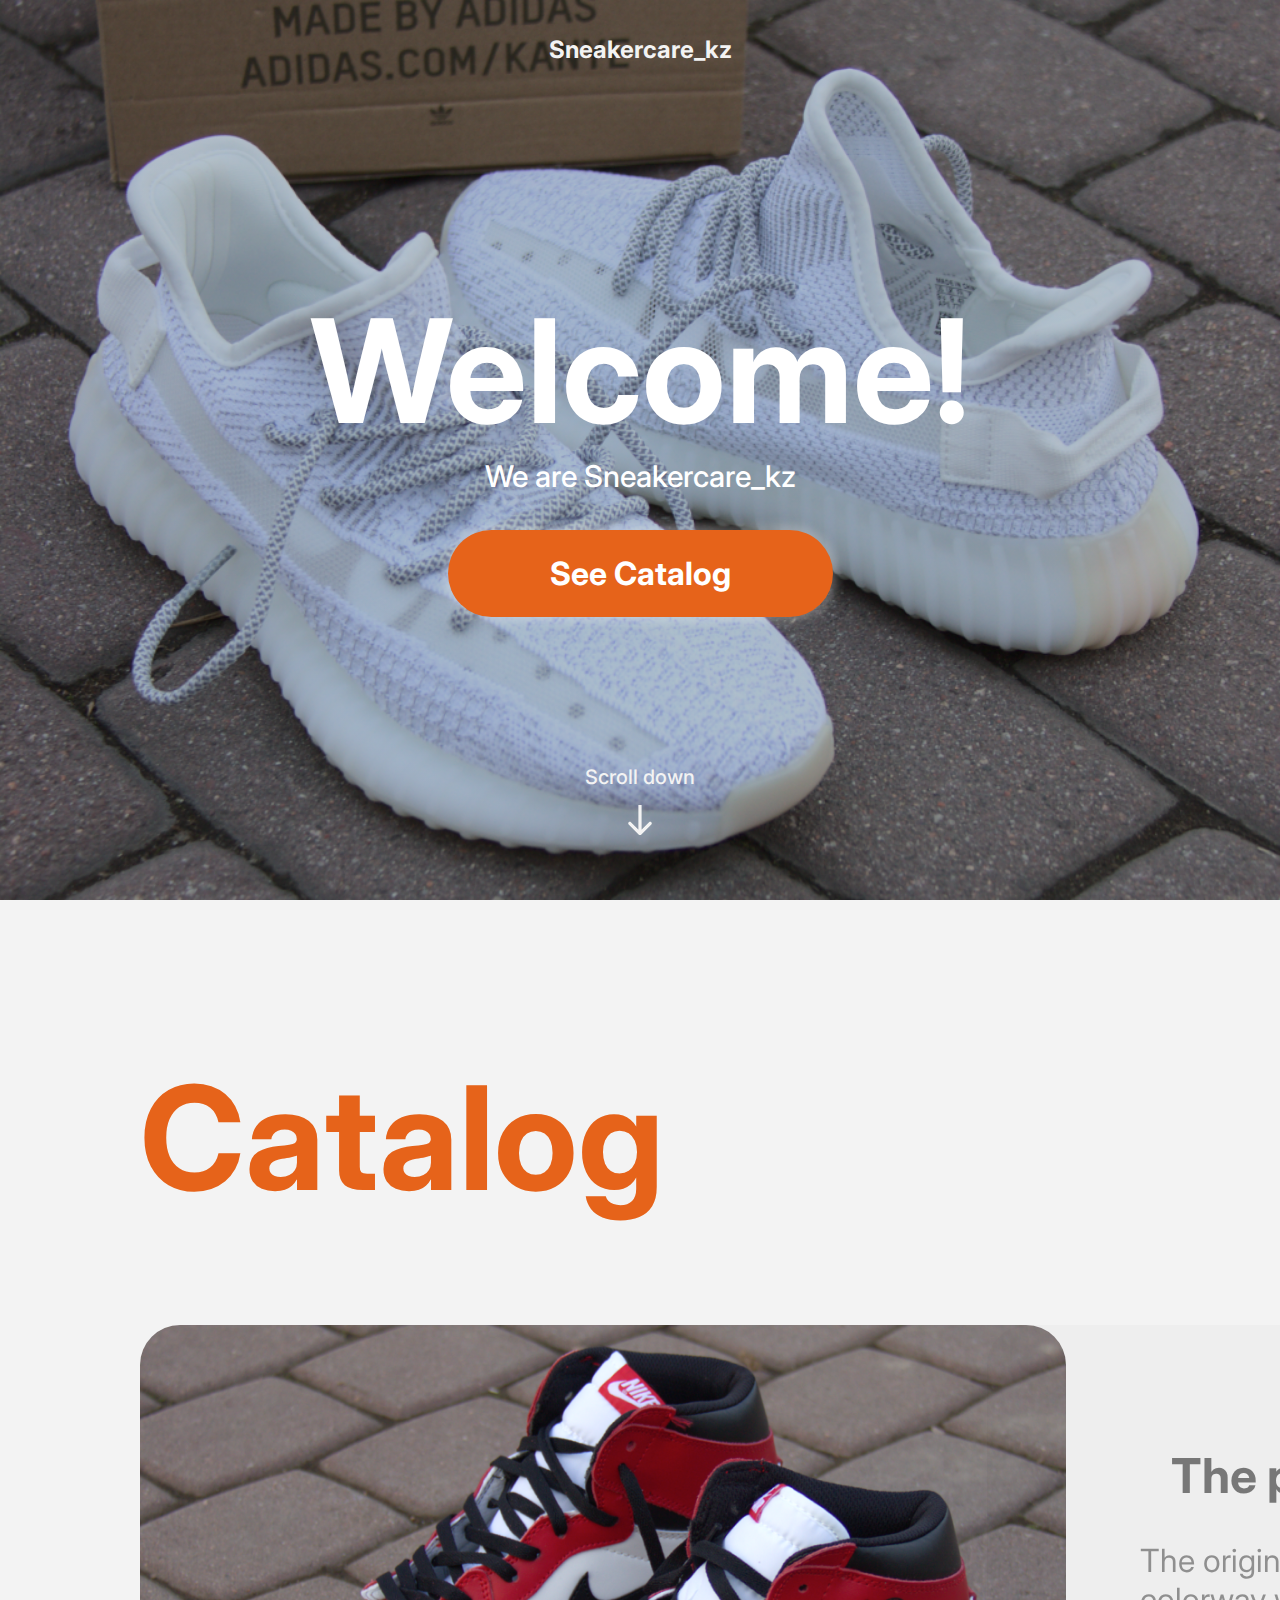
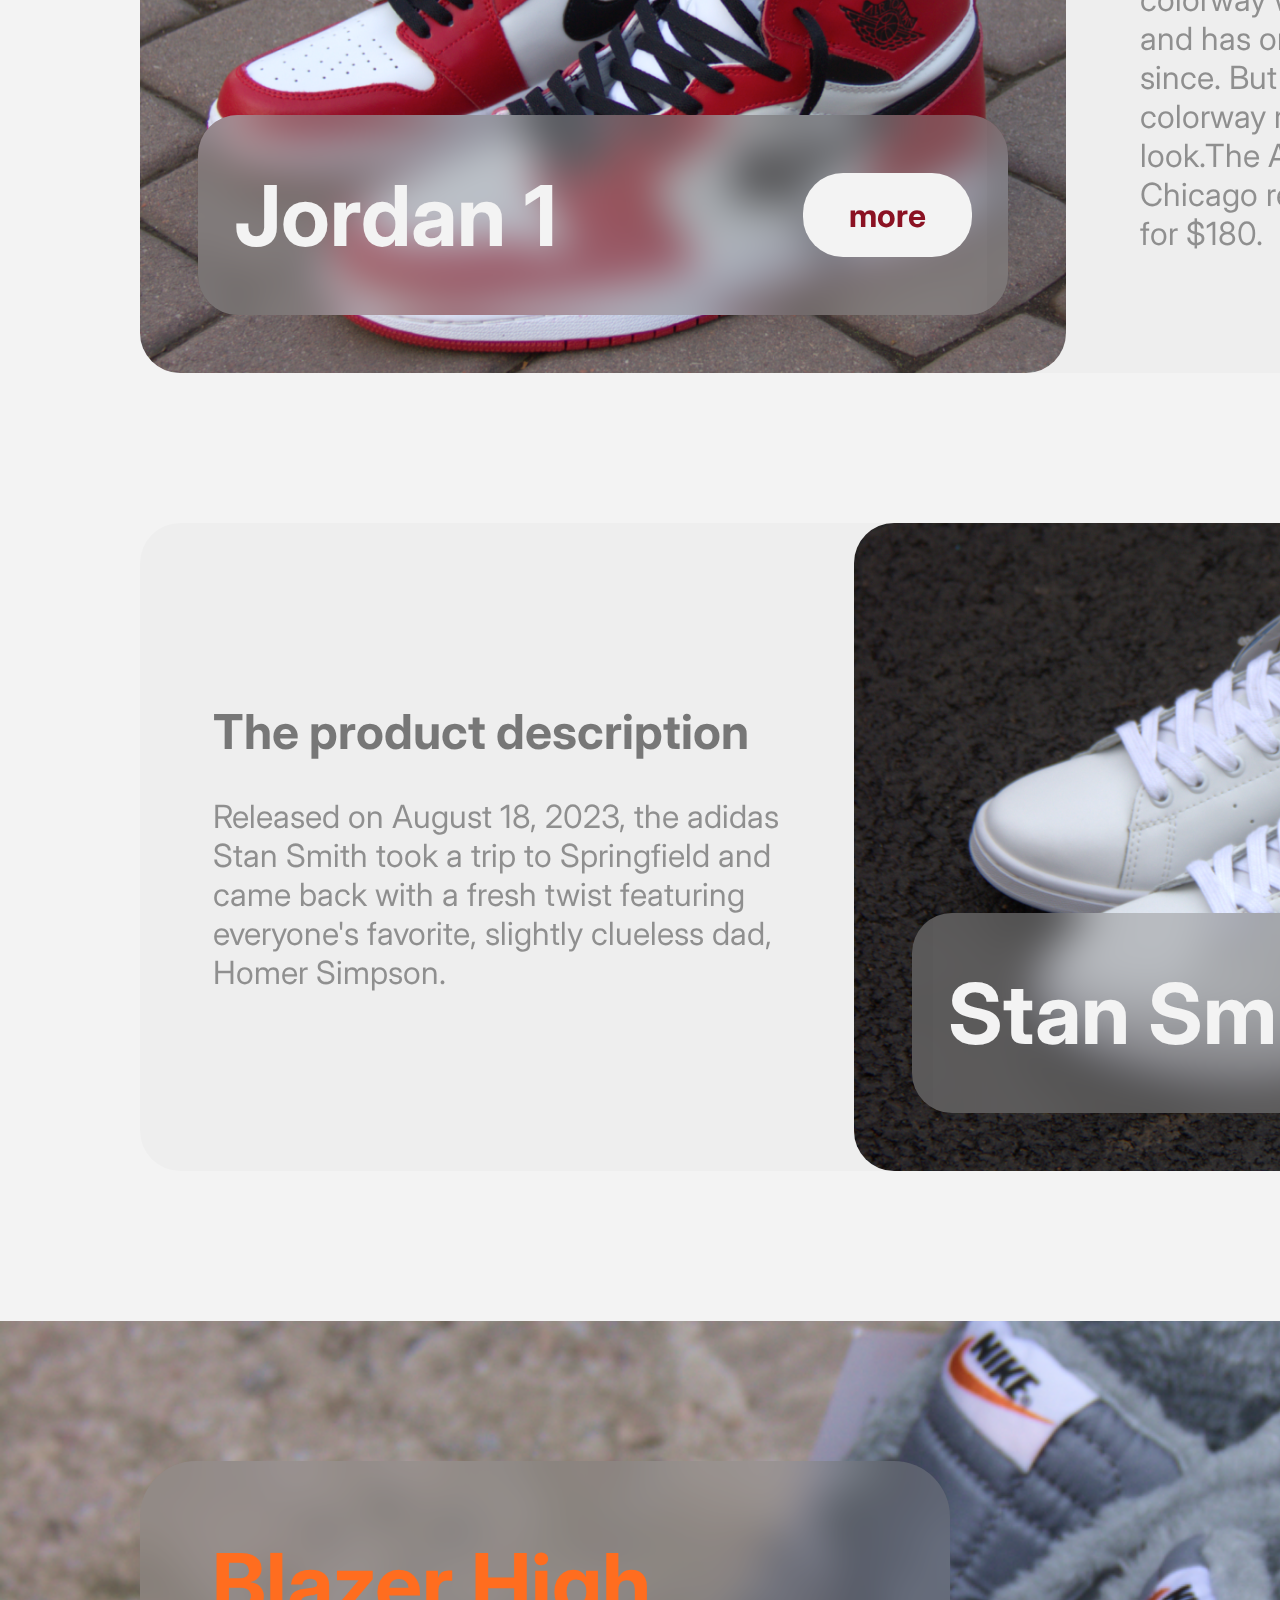
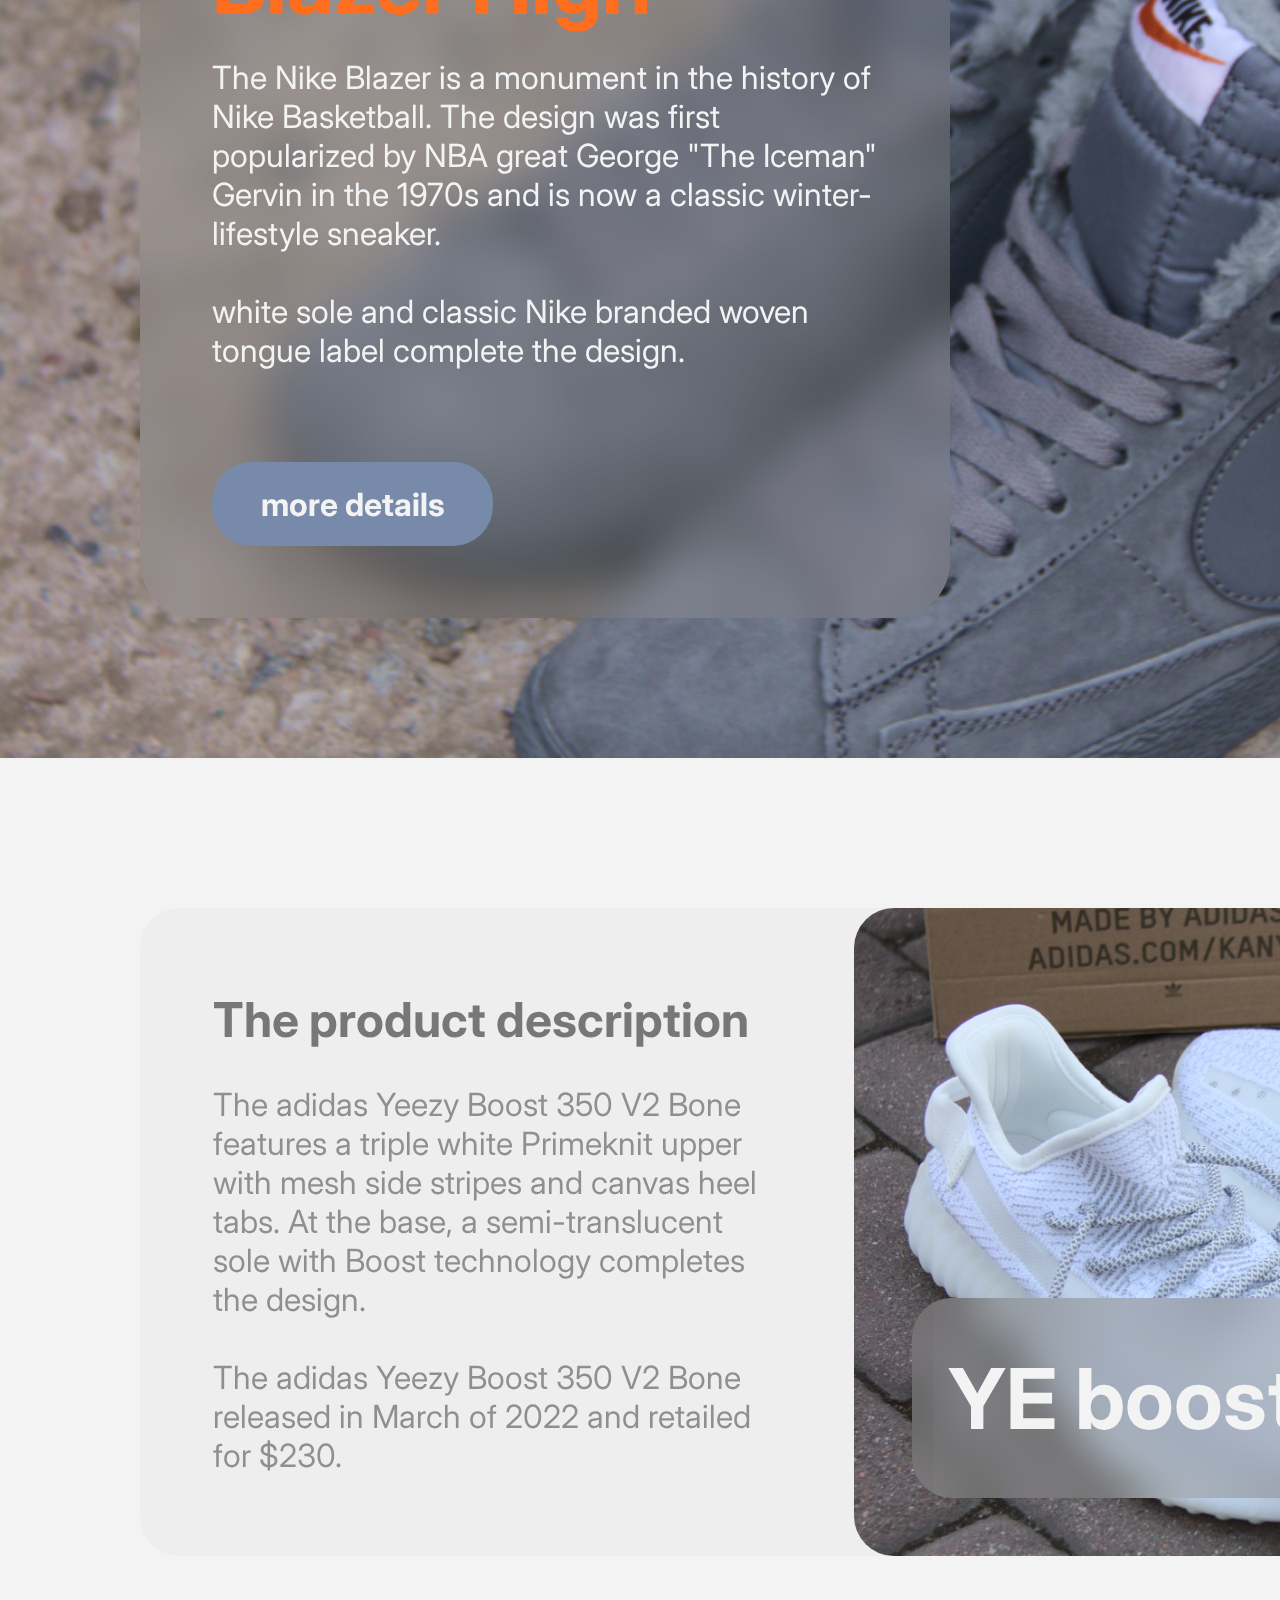
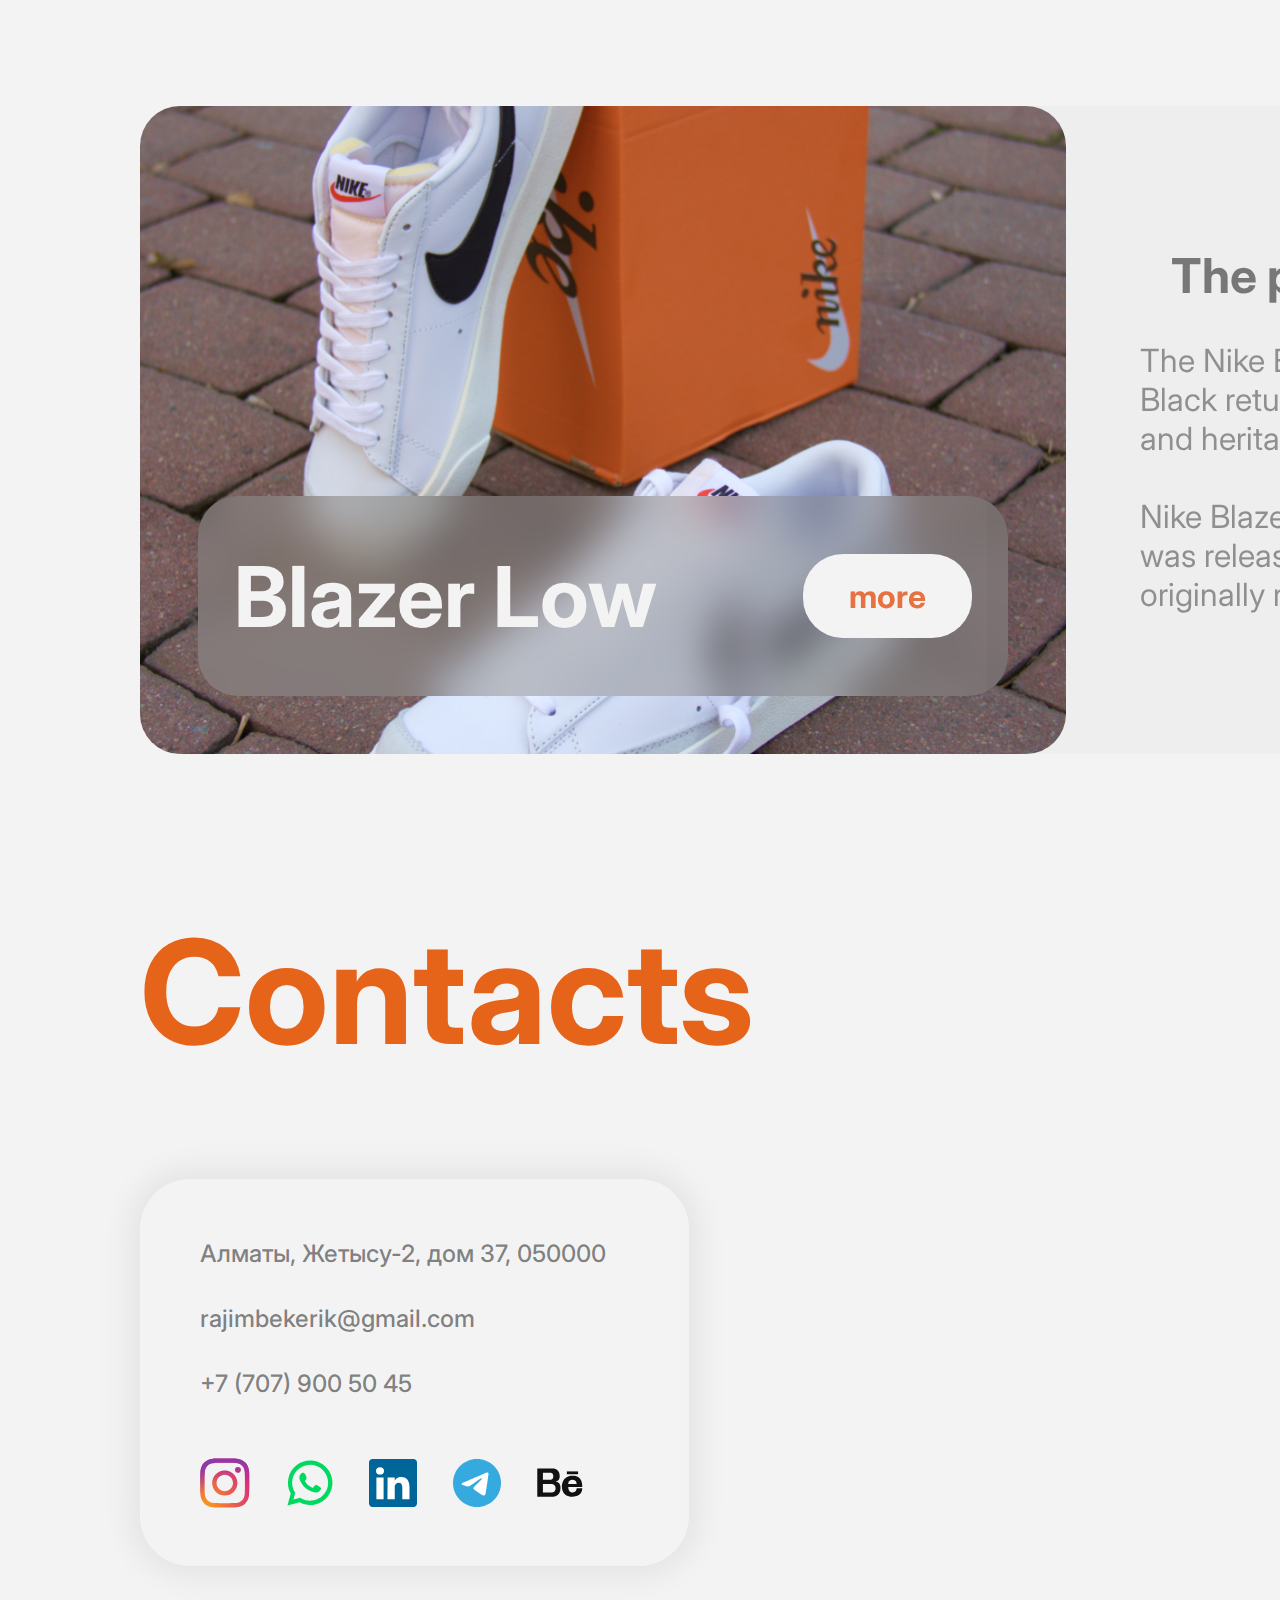
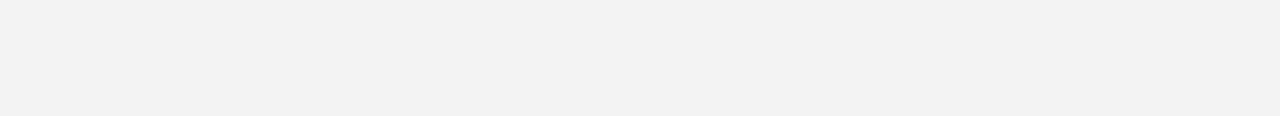
==== Sneakercare_website/index.html @ ceb50472 "Add files via upload" ====
<!DOCTYPE html>
<html lang="en">
<head>
    <title>Sneakercare_kz</title>
    <link rel="preconnect" href="https://fonts.googleapis.com">
    <link rel="preconnect" href="https://fonts.gstatic.com" crossorigin>
    <link href="https://fonts.googleapis.com/css2?family=Inter:wght@400;500;600;700&display=swap" rel="stylesheet">
    <link rel="stylesheet" href="style.css">
</head>
<body>
    
    <section class="first">
        <div class="menu">
            <p class="logo">Sneakercare_kz</p>
        </div>
        <div class="content">
            <h1>Welcome!</h1>
            <h5>We are Sneakercare_kz</h5>
            <button>See Catalog</button>
        </div>
        <div class="scroll-info">
            <h6>Scroll down</h6>
            <img src="icons/Arrow.svg" alt="">
        </div>
    </section>
    <section class="second">
        <h1>Catalog</h1>
        <div class="photo-in-left">
            <div class="photo-type-left">
                <div class="container-name-button-left">
                    <div class="name-button-left">
                        <h3>Jordan 1</h3>
                        <button class="button">more</button>
                    </div>
                </div>
            </div>
            <div class="description-left">
                <h4>The product description</h4>
                <p>The original Air Jordan 1 Chicago colorway was first introduced in 1985 and has only been retroed a few times since. But 2022 is the year that the colorway returns with an added vintage look.The Air Jordan 1 Lost and Found Chicago released in November of 2022 for $180.</p>
            </div>
        </div>
        <div class="photo-in-right">
            <div class="photo-type-right">
                <div class="container-name-button-right">
                    <div class="name-button-right">
                        <h3>Stan Smith</h3>
                        <button class="button">more</button>
                    </div>
                </div>
            </div>
            <div class="description-right">
                <h4>The product description</h4>
                <p>Released on August 18, 2023, the adidas Stan Smith took a trip to Springfield and came back with a fresh twist featuring everyone's favorite, slightly clueless dad, Homer Simpson.</p>
            </div>
        </div>
        <div class="photo-in-center">
            <div class="card">
                <div class="card-text">
                    <h3>Blazer High</h3>
                    <p>The Nike Blazer is a monument in the history of Nike Basketball. The design was first popularized by NBA great George "The Iceman" Gervin in the 1970s and is now a classic winter-lifestyle sneaker. <br> <br> white sole and classic Nike branded woven tongue label complete the design.</p>
                </div>
                <button>more details</button>
            </div>
        </div>
        <div class="photo-in-right">
            <div class="photo-type-right-2">
                <div class="container-name-button-right">
                    <div class="name-button-right">
                        <h3>YE boost</h3>
                        <button class="button-2">more</button>
                    </div>
                </div>
            </div>
            <div class="description-right">
                <h4>The product description</h4>
                <p>The adidas Yeezy Boost 350 V2 Bone features a triple white Primeknit upper with mesh side stripes and canvas heel tabs. At the base, a semi-translucent sole with Boost technology completes the design.<br><br>The adidas Yeezy Boost 350 V2 Bone released in March of 2022 and retailed for $230.</p>
            </div>
        </div>
        <div class="photo-in-left">
            <div class="photo-type-left-3">
                <div class="container-name-button-left">
                    <div class="name-button-left">
                        <h3>Blazer Low</h3>
                        <button class="button-3">more</button>
                    </div>
                </div>
            </div>
            <div class="description-left">
                <h4>The product description</h4>
                <p>The Nike Blazer Low 77 Vintage White Black returns with its low-profile style, and heritage basketball looks.<br><br> Nike Blazer Low 77 Vintage White Black was released in December 2020 and originally retailed for $85.</p>
            </div>
        </div>
    </section>
    <section class="third">
        <h1>Contacts</h1>
        <div class="bottom-container">
            <div class="text-info">
                <p>Алматы, Жетысу-2, дом 37, 050000</p>
                <p>rajimbekerik@gmail.com</p>
                <p>+7 (707) 900 50 45</p>
            </div>
            <div>
                <div class="logos">
                    <img src="Social Media/Instagram.svg" alt="">
                    <img src="Social Media/Whatsapp.svg" alt="">
                    <img src="Social Media/Linkedin.svg" alt="">
                    <img src="Social Media/Telegram.svg" alt="">
                    <img src="Social Media/Behance.svg" alt="">
                </div>
            </div>
        </div>
    </section>
</body>
</html>
---- Sneakercare_website/style.css ----
body {
    margin: 0px;
    background-color: #F3F3F3;
}

.first {
    width: 100%;
    height: 100vh;
    background-image: linear-gradient(rgba(0, 0, 0, 0.2), rgba(0, 0, 0, 0.2)), url(Кроссовки/Yeezy\ Boost\ V2\ 350\ Triple\ White/Group_1.png);
    background-size: cover;
    background-position: center;
}

.menu {
    width: 100vw;
    height: 11vh;
    display: flex;
    align-items: center;
    justify-content: center;
}

.logo {
    margin: 0px;
    font-size: 24px;
    font-weight: bold;
    font-family: Inter;
    color: #F3F3F3;
    margin: auto;
    padding: auto;
}

.content {
    width: 100%;
    position: absolute;
    top: 50%;
    transform: translateY(-50%);
    text-align: center;
    color: #ffffff;
}

h1 {
    font-size: 144px;
    font-family: Inter;
    font-weight: bold;
    margin: 0px;
}

.content h5 {
    font-size: 30px;
    font-family: Inter;
    font-weight: 500;
    margin: 0px;
    margin-bottom: 36px;
}

.content button {
    color: #ffffff;
    background-color: #E6631A;
    font-size: 32px;
    font-family: Inter;
    font-weight: bold;
    padding: 24px 102px;
    border-radius: 50px;
    border: none;
    box-shadow: 0px 0px 10px 5px rgba(255, 255, 255, 0.26);
}

.scroll-info {
    width: 100%;
    position: absolute;
    top: 85%;
    text-align: center;
    color: #F3F3F3;
}

.scroll-info h6 {
    font-size: 20px;
    font-family: Inter;
    font-weight: 500;
    margin: 0px;
    margin-bottom: 12px;
}

.scroll-info img {
    transform: scale(0.8);
}

.second h1 {
    color:#E6631A;
    margin: 9.375rem 8.75rem 6.25rem 8.75rem;
}

.photo-in-left {
    width: 102.5rem;
    height: 40.5rem;
    position: relative;
    margin: 6.25rem 8.75rem 9.375rem 8.75rem;
}

.photo-in-right {
    width: 102.5rem;
    height: 40.5rem;
    position: relative;
    margin: 9.375rem 8.75rem 9.375rem 8.75rem;
}

.photo-type-left {
    width: 57.875rem;
    height: 100%;
    background-image: url(Кроссовки/Jordan\ 1\ Red/Frame\ 3.png);
    background-size: cover;
    background-position: center;
    border-radius: 2.5rem;
    position: absolute;
}

.photo-type-left-3 {
    width: 57.875rem;
    height: 100%;
    background-image: url(Кроссовки/Blazer\ Low\ classic/IMG_8192\ 1.png);
    background-size: cover;
    background-position: center;
    border-radius: 2.5rem;
    position: absolute;
}

.photo-type-right {
    width: 57.875rem;
    height: 100%;
    background-image: url(Кроссовки/Stan\ Smith/Frame\ 4.png);
    background-size: cover;
    background-position: center;
    border-radius: 2.5rem;
    position: absolute;
    right: 0px;
}

.photo-type-right-2 {
    width: 57.875rem;
    height: 100%;
    background-image: url(Кроссовки/Yeezy\ Boost\ V2\ 350\ Triple\ White/Group_1.png);
    background-size: cover;
    background-position: center;
    border-radius: 2.5rem;
    position: absolute;
    right: 0px;
}

.container-name-button-left {
    width: 50.625rem;
    height: 12.5rem;
    padding: 24.375rem 3.625rem 3.625rem 3.625rem;
}

.container-name-button-right {
    width: 50.625rem;
    height: 12.5rem;
    padding: 24.375rem 3.625rem 3.625rem 3.625rem;
}

.name-button-left {
    width: 50.625rem;
    height: 12.5rem;
    display: flex;
    justify-content: space-between;
    align-items: center;
    background-color: #93939381;
    backdrop-filter: blur(20px);
    border-radius: 2.5rem;
}

.name-button-right {
    width: 50.625rem;
    height: 12.5rem;
    display: flex;
    justify-content: space-between;
    align-items: center;
    background-color: #93939381;
    backdrop-filter: blur(20px);
    border-radius: 2.5rem;
}

.name-button-left h3 {
    font-size: 5.25rem;
    font-family: Inter;
    font-weight: 700;
    margin: 0px;
    margin-left: 2.25rem;
    color: #F3F3F3;
}

.name-button-right h3 {
    font-size: 5.25rem;
    font-family: Inter;
    font-weight: 700;
    margin: 0px;
    margin-left: 2.25rem;
    color: #F3F3F3;
}

.name-button-left .button {
    font-size: 2rem;
    font-family: Inter;
    font-weight: 700;
    margin: 0px;
    width: 10.5625rem;
    height: 5.25rem;
    background-color: #F3F3F3;
    border-radius: 2.5rem;
    border: none;    
    color: #8B1223;
    margin-right: 2.25rem;
}

.name-button-left .button-3 {
    font-size: 2rem;
    font-family: Inter;
    font-weight: 700;
    margin: 0px;
    width: 10.5625rem;
    height: 5.25rem;
    background-color: #F3F3F3;
    border-radius: 2.5rem;
    border: none;    
    color: #E57240;
    margin-right: 2.25rem;
}

.name-button-right .button {
    font-size: 2rem;
    font-family: Inter;
    font-weight: 700;
    margin: 0px;
    width: 10.5625rem;
    height: 5.25rem;
    background-color: #F3F3F3;
    border-radius: 2.5rem;
    border: none;    
    color: #B82637;
    margin-right: 2.25rem;
}

.name-button-right .button-2{
    font-size: 2rem;
    font-family: Inter;
    font-weight: 700;
    margin: 0px;
    width: 10.5625rem;
    height: 5.25rem;
    background-color: #F3F3F3;
    border-radius: 2.5rem;
    border: none;    
    color: #82B3FF;
    margin-right: 2.25rem;
}

.description-left {
    width: 49.5625rem;
    height: 100%;
    display: flex;
    flex-direction: column;
    border-radius: 2.5rem ;
    background-color: #00000005;
    position: absolute;
    right: 0px;
}

.description-right {
    width: 49.5625rem;
    height: 100%;
    display: flex;
    flex-direction: column;
    border-radius: 2.5rem ;
    background-color: #00000005;
    position: absolute;
}

.description-left h4 {
    font-size: 3rem;
    font-weight: 700;
    color: rgba(0, 0, 0, 0.5);
    font-family: Inter;
    margin: auto 4.5625rem 2.25rem auto;
}

.description-right h4 {
    font-size: 3rem;
    font-weight: 700;
    color: rgba(0, 0, 0, 0.5);
    font-family: Inter;
    margin: auto auto 2.25rem 4.5625rem;
}

.description-left p {
    font-size: 2rem;
    font-weight: 400;
    color: rgba(0, 0, 0, 0.4);
    font-family: Inter;
    margin: 0px 4.5625rem auto auto;
    width: 35.4375rem;
}

.description-right p {
    font-size: 2rem;
    font-weight: 400;
    color: rgba(0, 0, 0, 0.4);
    font-family: Inter;
    margin: 0px auto auto 4.5625rem;
    width: 35.4375rem;
}

.photo-in-center {
    width: 120rem;
    height: 64.8125rem;
    background-image: url(Кроссовки/Blazer\ High\ С\ мехом/Frame\ 5.png);
    background-size: cover;
    background-position: center;
}

.card {
    width: 50.625rem;
    height: 47.3125rem;
    display: flex;
    flex-direction: column;
    border-radius: 2.5rem ;
    background-color: #93939354;
    backdrop-filter: blur(20px);
    border-radius: 3.5rem;
    position: relative;
    left: 8.75rem;
    top: 8.75rem;
}

.card-text {
    display: flex;
    flex-direction: column;
    margin: 4.5rem 4.5rem auto 4.5rem ;
}

.card-text h3 {
    color: #ff6d1f;
    font-size: 5.25rem ;
    font-family: Inter;
    font-weight: 700;
    margin: 0px;
    margin-bottom: 1.5rem ;
}

.card-text p {
    color: #F3F3F3;
    font-size: 2rem; ;
    font-family: Inter;
    font-weight: 400;
    margin: 0px;
}

.card button {
    font-size: 2rem;
    font-family: Inter;
    font-weight: 700;
    margin: auto auto 4.5rem 4.5rem;
    width: 17.5625rem;
    height: 5.25rem;
    background-color: #788AA9;
    border-radius: 2.5rem;
    border: none;    
    color: #F3F3F3;
}

.third h1 {
    color:#E6631A;
    margin: 9.375rem 8.75rem 6.25rem 8.75rem;
}

.bottom-container {
    width: 34.3125rem;
    height: 24.1875rem;
    margin: 6.25rem auto 9.375rem 8.75rem;
    box-shadow: 0px 0px 1.875rem 0.625rem #00000010;
    border-radius: 3.125rem;
}

.bottom-container .text-info {
    padding: 3.75rem;
    height: 9.9375rem;
    display: flex;
    flex-direction: column;
    justify-content: space-between;
}

.text-info p {
    color: #0000007c;
    font-size: 1.5rem; ;
    font-family: Inter;
    font-weight: 500;
    margin: 0px;
}

.bottom-container .logos {
    margin: 0rem 3.75rem;
    width: 24rem;
    display: flex;
    justify-content: space-between;
}
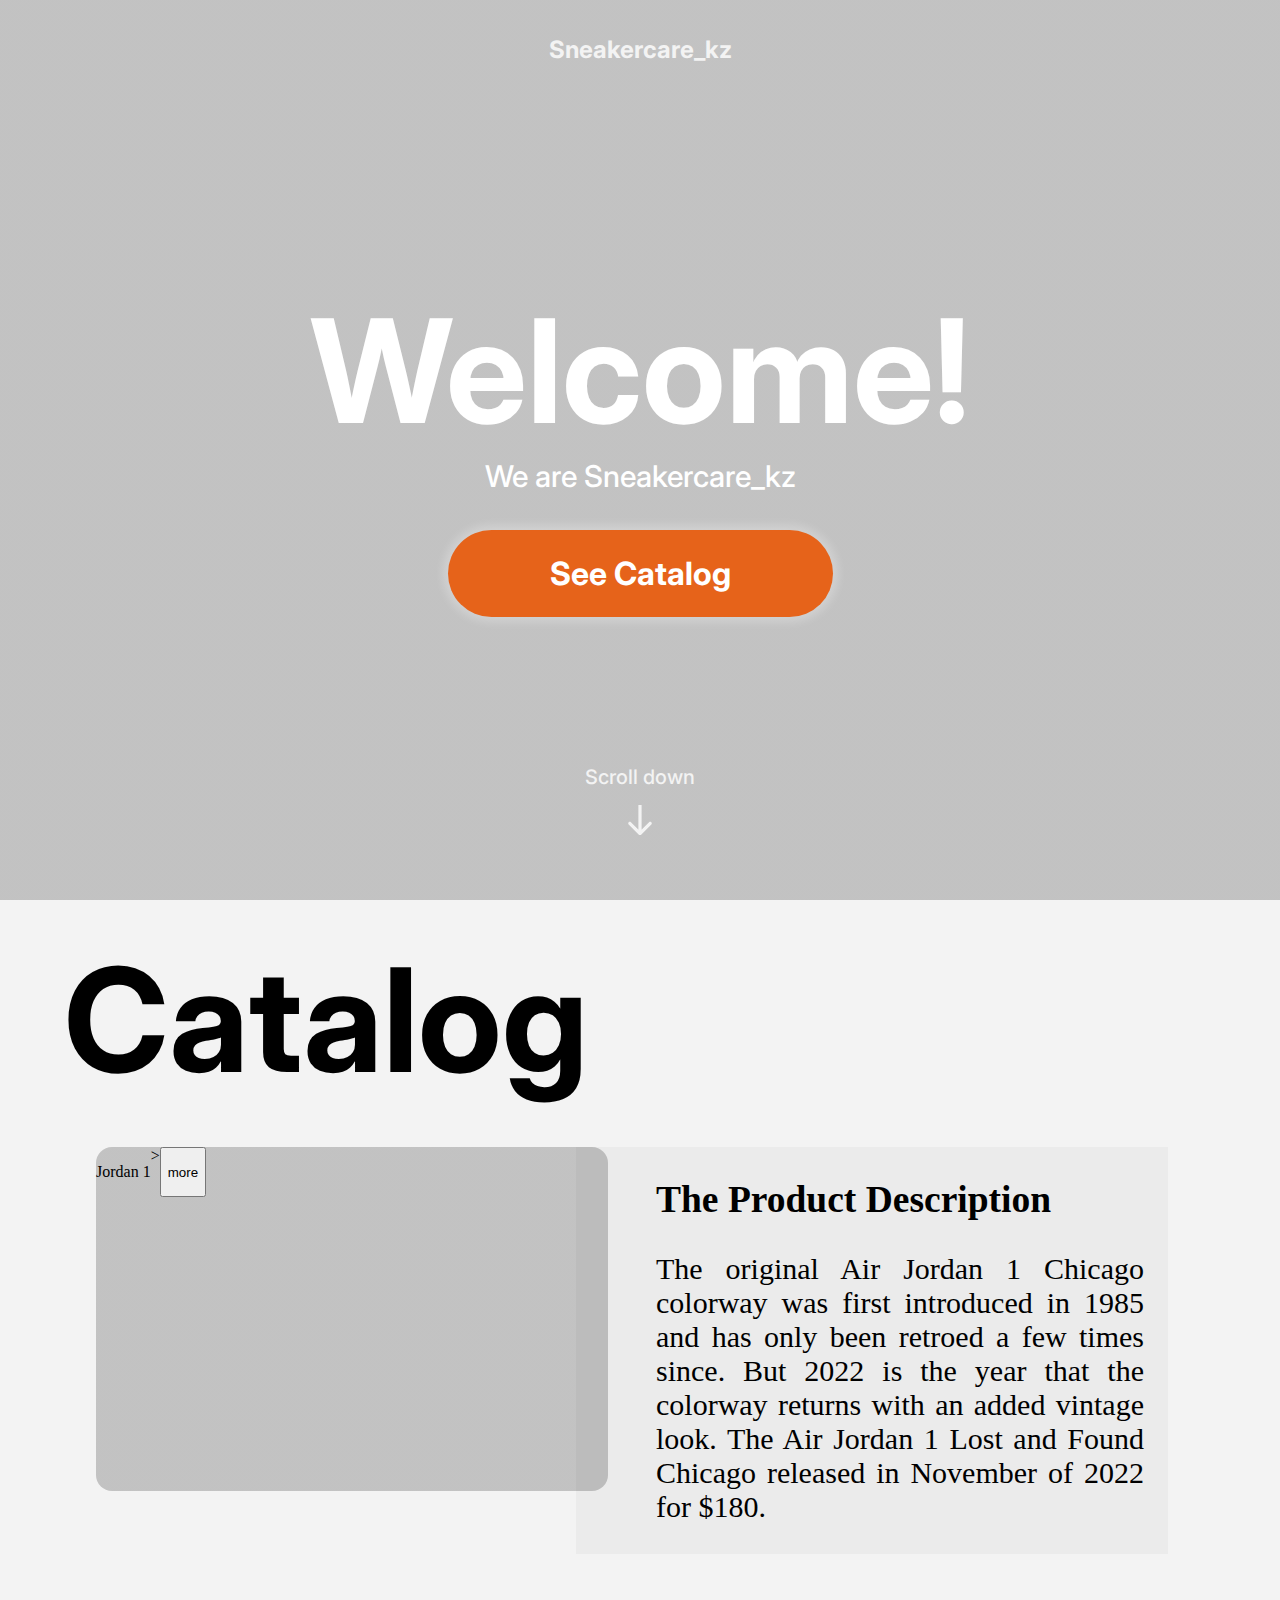
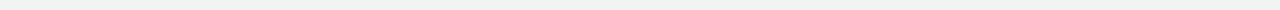
==== commit 9035275f: "Add files via upload" ====
--- a/Sneakercare_website/index.html
+++ b/Sneakercare_website/index.html
@@ -8,107 +8,44 @@
     <link rel="stylesheet" href="style.css">
 </head>
 <body>
-    
-    <section class="first">
-        <div class="menu">
-            <p class="logo">Sneakercare_kz</p>
+    <div class="main-container">
+        <div class="header">
+            <section class="first">
+                <div class="menu">
+                    <p class="logo">Sneakercare_kz</p>
+                </div>
+                <div class="content">
+                    <h1>Welcome!</h1>
+                    <h5>We are Sneakercare_kz</h5>
+                    <button>See Catalog</button>
+                </div>
+                <div class="scroll-info">
+                    <h6>Scroll down</h6>
+                    <img src="icons/Arrow.svg" alt="">
+                </div>
+            </section>
         </div>
-        <div class="content">
-            <h1>Welcome!</h1>
-            <h5>We are Sneakercare_kz</h5>
-            <button>See Catalog</button>
-        </div>
-        <div class="scroll-info">
-            <h6>Scroll down</h6>
-            <img src="icons/Arrow.svg" alt="">
-        </div>
-    </section>
-    <section class="second">
-        <h1>Catalog</h1>
-        <div class="photo-in-left">
-            <div class="photo-type-left">
-                <div class="container-name-button-left">
-                    <div class="name-button-left">
-                        <h3>Jordan 1</h3>
-                        <button class="button">more</button>
+
+        <div class="catalogs">
+            <h1>Catalog</h1>
+            <div class="catalog-item">
+                <div class="image-item">
+                    <div class="background">
+                        <p>Jordan 1</p>>
+                        <button>more</button>
                     </div>
                 </div>
-            </div>
-            <div class="description-left">
-                <h4>The product description</h4>
-                <p>The original Air Jordan 1 Chicago colorway was first introduced in 1985 and has only been retroed a few times since. But 2022 is the year that the colorway returns with an added vintage look.The Air Jordan 1 Lost and Found Chicago released in November of 2022 for $180.</p>
-            </div>
-        </div>
-        <div class="photo-in-right">
-            <div class="photo-type-right">
-                <div class="container-name-button-right">
-                    <div class="name-button-right">
-                        <h3>Stan Smith</h3>
-                        <button class="button">more</button>
-                    </div>
-                </div>
-            </div>
-            <div class="description-right">
-                <h4>The product description</h4>
-                <p>Released on August 18, 2023, the adidas Stan Smith took a trip to Springfield and came back with a fresh twist featuring everyone's favorite, slightly clueless dad, Homer Simpson.</p>
-            </div>
-        </div>
-        <div class="photo-in-center">
-            <div class="card">
-                <div class="card-text">
-                    <h3>Blazer High</h3>
-                    <p>The Nike Blazer is a monument in the history of Nike Basketball. The design was first popularized by NBA great George "The Iceman" Gervin in the 1970s and is now a classic winter-lifestyle sneaker. <br> <br> white sole and classic Nike branded woven tongue label complete the design.</p>
-                </div>
-                <button>more details</button>
-            </div>
-        </div>
-        <div class="photo-in-right">
-            <div class="photo-type-right-2">
-                <div class="container-name-button-right">
-                    <div class="name-button-right">
-                        <h3>YE boost</h3>
-                        <button class="button-2">more</button>
-                    </div>
-                </div>
-            </div>
-            <div class="description-right">
-                <h4>The product description</h4>
-                <p>The adidas Yeezy Boost 350 V2 Bone features a triple white Primeknit upper with mesh side stripes and canvas heel tabs. At the base, a semi-translucent sole with Boost technology completes the design.<br><br>The adidas Yeezy Boost 350 V2 Bone released in March of 2022 and retailed for $230.</p>
-            </div>
-        </div>
-        <div class="photo-in-left">
-            <div class="photo-type-left-3">
-                <div class="container-name-button-left">
-                    <div class="name-button-left">
-                        <h3>Blazer Low</h3>
-                        <button class="button-3">more</button>
-                    </div>
-                </div>
-            </div>
-            <div class="description-left">
-                <h4>The product description</h4>
-                <p>The Nike Blazer Low 77 Vintage White Black returns with its low-profile style, and heritage basketball looks.<br><br> Nike Blazer Low 77 Vintage White Black was released in December 2020 and originally retailed for $85.</p>
-            </div>
-        </div>
-    </section>
-    <section class="third">
-        <h1>Contacts</h1>
-        <div class="bottom-container">
-            <div class="text-info">
-                <p>Алматы, Жетысу-2, дом 37, 050000</p>
-                <p>rajimbekerik@gmail.com</p>
-                <p>+7 (707) 900 50 45</p>
-            </div>
-            <div>
-                <div class="logos">
-                    <img src="Social Media/Instagram.svg" alt="">
-                    <img src="Social Media/Whatsapp.svg" alt="">
-                    <img src="Social Media/Linkedin.svg" alt="">
-                    <img src="Social Media/Telegram.svg" alt="">
-                    <img src="Social Media/Behance.svg" alt="">
+                <div class="catalog-description">
+                    <h2>The Product Description</h2>
+                    <p class="catalog-text">
+                        The original Air Jordan 1 Chicago colorway was first introduced in 1985 and has only been retroed a few times since. 
+                        But 2022 is the year that the colorway returns with an added vintage look.
+                        The Air Jordan 1 Lost and Found Chicago released in November of 2022 for $180.
+                    </p>
+
                 </div>
             </div>
         </div>
-    </section>
+    </div>
 </body>
 </html>--- a/Sneakercare_website/style.css
+++ b/Sneakercare_website/style.css
@@ -1,6 +1,65 @@
 body {
     margin: 0px;
     background-color: #F3F3F3;
+}
+
+.main-container{
+    width: 100vw;
+    overflow-x: hidden;
+}
+
+.catalogs{
+    margin: 1rem 2rem 1rem 2rem;
+    padding: 1rem 2rem 1rem 2rem;
+    
+}
+
+.catalog-item{
+    position: relative;
+    z-index: 0;
+    margin:1.5rem 2rem 0 1rem ;
+    padding: 1rem;
+    width: 90vw;
+    display: flex;
+    
+
+}
+
+.catalog-description{
+    /* padding: 1.5rem 1rem 1rem 2rem; */
+    margin: 0rem 5rem 0.5rem 30rem ;
+    padding-left: 5rem;
+    font-size: 25px;
+    background-color: #ebebeb;
+    /* word-wrap: break-word;
+    overflow-wrap: break-word; */
+}
+.catalog-text{
+    padding: 0 1.5rem 0 0;
+    /* width: 130rem; */
+    font-size: 30px;
+    /* display: inline; */
+    text-align: justify;
+    word-wrap: break-word;
+    overflow-wrap: break-word;
+    /* padding: ; */
+}
+
+.background{
+    /* width: 10rem;
+    height: 100vh; */
+    display:flex;
+}
+
+.image-item{
+    border-radius: 1rem;
+    margin-left: 0;
+    z-index: 1;
+    position: absolute;
+    width: 32rem;
+    height: 21.5rem;
+    background-size: cover;
+    background-image: linear-gradient(rgba(0, 0, 0, 0.2), rgba(0, 0, 0, 0.2)), url(Кроссовки/Yeezy\ Boost\ V2\ 350\ Triple\ White/Group_1.png);
 }
 
 .first {
@@ -91,10 +150,11 @@
 }
 
 .photo-in-left {
-    width: 102.5rem;
+    display: flex;
+    width: 50vw;
     height: 40.5rem;
     position: relative;
-    margin: 6.25rem 8.75rem 9.375rem 8.75rem;
+    margin: 2rem 3rem 1rem 2rem;
 }
 
 .photo-in-right {
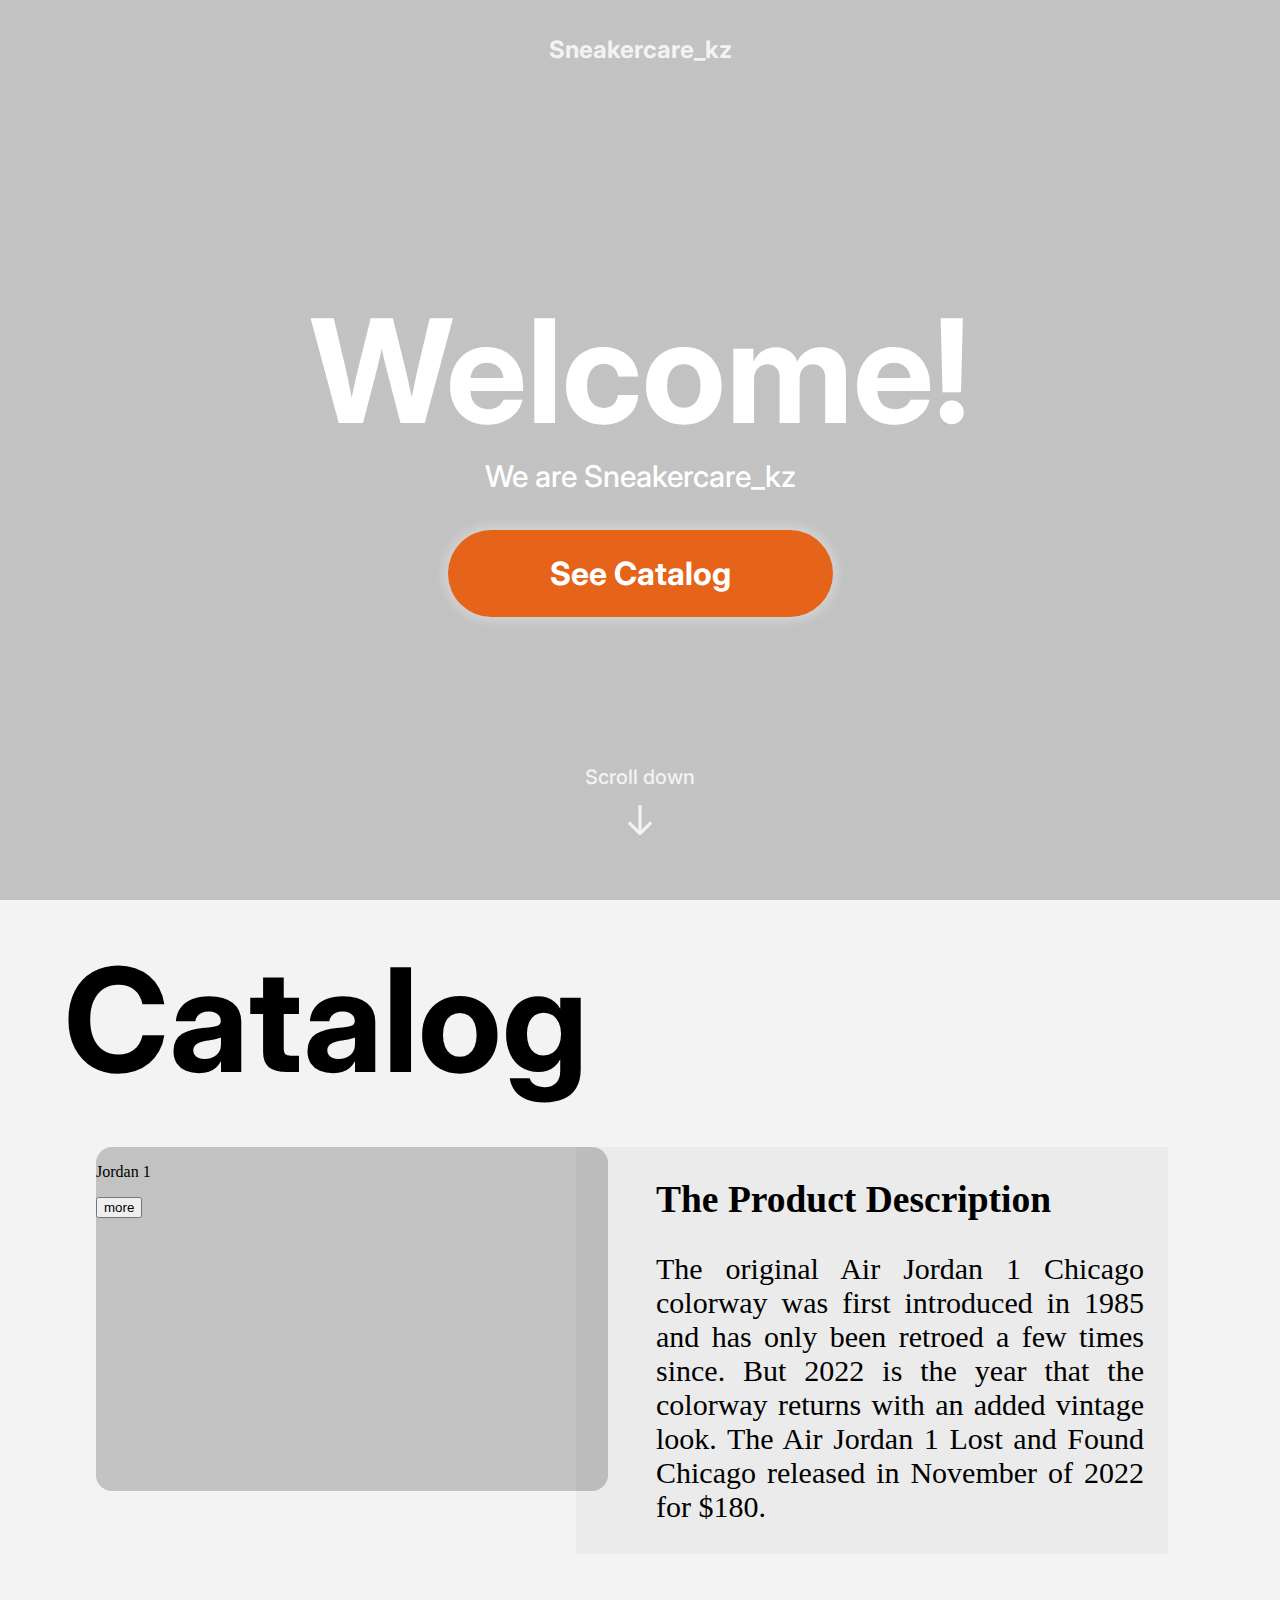
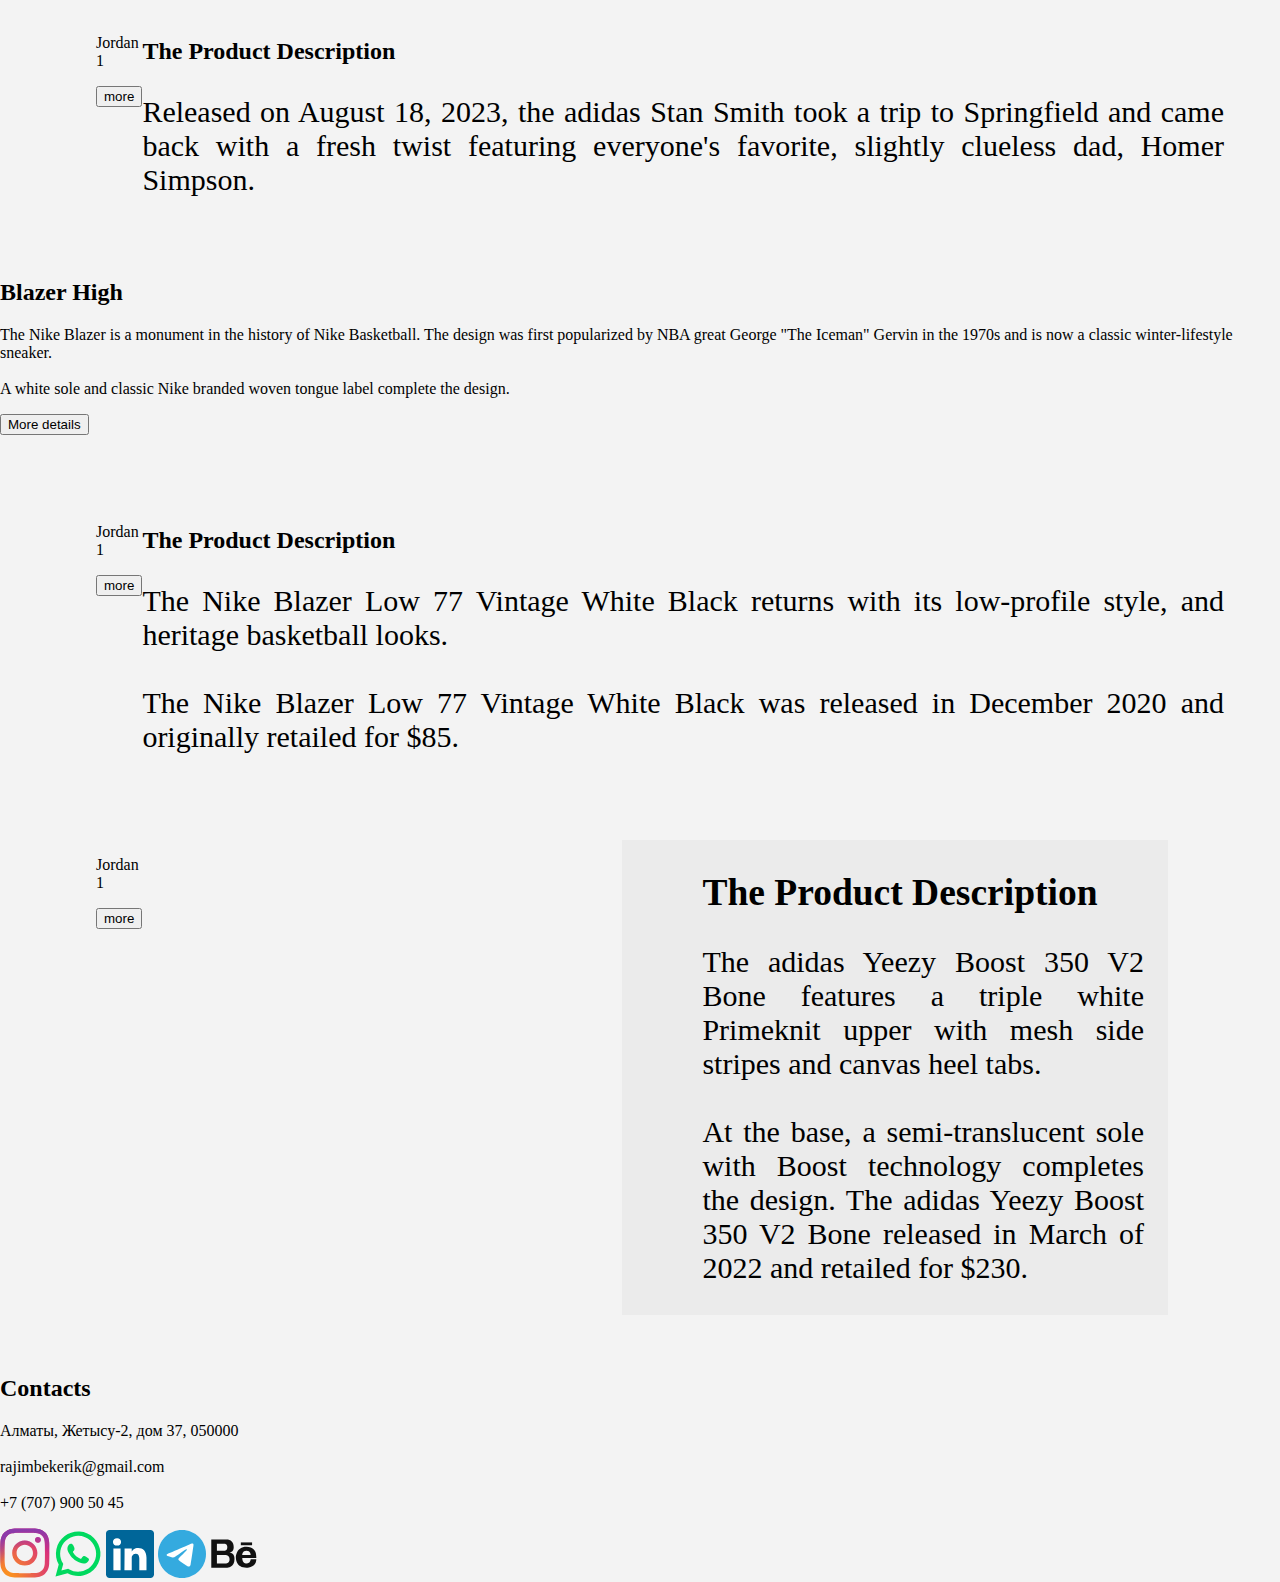
==== commit d57dbd6a: "Add files via upload" ====
--- a/Sneakercare_website/index.html
+++ b/Sneakercare_website/index.html
@@ -1,6 +1,9 @@
 <!DOCTYPE html>
 <html lang="en">
 <head>
+    <link rel="preconnect" href="https://fonts.googleapis.com">
+    <link rel="preconnect" href="https://fonts.gstatic.com" crossorigin>
+    <link href="https://fonts.googleapis.com/css2?family=Epilogue:ital,wght@0,100..900;1,100..900&family=Kumbh+Sans:wght@100..900&family=Roboto+Slab:wght@100..900&family=Roboto:ital,wght@0,100;0,300;0,400;0,500;0,700;0,900;1,100;1,300;1,400;1,500;1,700;1,900&display=swap" rel="stylesheet">  
     <title>Sneakercare_kz</title>
     <link rel="preconnect" href="https://fonts.googleapis.com">
     <link rel="preconnect" href="https://fonts.gstatic.com" crossorigin>
@@ -27,12 +30,12 @@
         </div>
 
         <div class="catalogs">
-            <h1>Catalog</h1>
+            <h1 class="head-catalog">Catalog</h1>
             <div class="catalog-item">
                 <div class="image-item">
-                    <div class="background">
-                        <p>Jordan 1</p>>
-                        <button>more</button>
+                    <div class="move">
+                        <p class="span2">Jordan 1</p>
+                        <button class="span1"><span>more</span></button>
                     </div>
                 </div>
                 <div class="catalog-description">
@@ -45,6 +48,129 @@
 
                 </div>
             </div>
+            <!-- SECOND CATALOG ITEM -->
+            <div class="catalog-item">
+                <div class="image-item2">
+                    <div class="move">
+                        <p class="span2">Jordan 1</p>
+                        <button class="span1"><span>more</span></button>
+                    </div>
+                </div>
+                <div class="catalog-description2">
+                    <h2>The Product Description</h2>
+                    <p class="catalog-text">
+                        Released on August 18, 2023, the adidas Stan Smith took a trip to Springfield 
+                        and came back with a fresh twist featuring everyone's favorite, 
+                        slightly clueless dad, Homer Simpson.
+                    </p>
+
+                </div>
+            </div>
+        </div>
+        <!-- THIRD PAGE SORT OFFFFF -->
+        <div class="third-container">
+            <div class="sub-third-container">
+                <h2 class="third-container-h">Blazer High</h2>
+                <p class="third-container-p">
+                    The Nike Blazer is a monument in the history of Nike Basketball. 
+                    The design was first popularized by NBA great George 
+                    "The Iceman" Gervin in the 1970s and is now a classic winter-lifestyle sneaker.
+                    <br>
+                    <br>
+                    A white sole and classic Nike branded woven tongue label complete the design.
+                </p>
+                <button class="third-container-more">More details</button>
+            </div>
+        </div>
+        <div class="catalogs">
+            <div class="catalog-item">
+                <div class="image-item4">
+                    <div class="move">
+                        <p class="span2">Jordan 1</p>
+                        <button class="span1"><span>more</span></button>
+                    </div>
+                </div>
+                <div class="catalog-description4">
+                    <h2>The Product Description</h2>
+                    <p class="catalog-text">
+                        The Nike Blazer Low 77 Vintage White Black returns with its low-profile style, and heritage basketball looks.
+                        <br>
+                        <br>
+                        The Nike Blazer Low 77 Vintage White Black was released in December 2020 and originally retailed for $85.
+                    </p>
+    
+                </div>
+            </div>
+            <div class="catalog-item">
+                <div class="image-item3">
+                    <div class="move">
+                        <p class="span2">Jordan 1</p>
+                        <button class="span1"><span>more</span></button>
+                    </div>
+                </div>
+                <div class="catalog-description">
+                    <h2>The Product Description</h2>
+                    <p class="catalog-text">
+                        The adidas Yeezy Boost 350 V2 Bone features a triple white 
+                        Primeknit upper with mesh side stripes and canvas heel tabs. 
+                        <br>
+                        <br>
+                        At the base, a semi-translucent sole with Boost technology completes the design.
+                        The adidas Yeezy Boost 350 V2 Bone released in March of 2022 and retailed for $230.
+                    </p>
+                </div>
+            </div>
+        </div>
+        <div class="footer">
+            <h2 class="footer-heading">Contacts</h2>
+            <p>
+                Алматы, Жетысу-2, дом 37, 050000
+                <br>
+                <br>
+                rajimbekerik@gmail.com
+                <br>
+                <br>
+                +7 (707) 900 50 45
+            </p>
+            <div class="svgs">
+                <!--INSTAGRAM SVG -->
+                <svg class="svgs" class="svgs" width="50" height="50" viewBox="0 0 50 50" fill="none" xmlns="http://www.w3.org/2000/svg">
+                    <path d="M16.5851 24.9993C16.5851 20.4756 20.2535 16.8075 24.7799 16.8075C29.3063 16.8075 32.9767 20.4756 32.9767 24.9993C32.9767 29.523 29.3063 33.1912 24.7799 33.1912C20.2535 33.1912 16.5851 29.523 16.5851 24.9993ZM12.1541 24.9993C12.1541 31.9684 17.8067 37.6176 24.7799 37.6176C31.7532 37.6176 37.4057 31.9684 37.4057 24.9993C37.4057 18.0303 31.7532 12.3811 24.7799 12.3811C17.8067 12.3811 12.1541 18.0303 12.1541 24.9993ZM34.955 11.8808C34.9547 12.464 35.1276 13.0342 35.4516 13.5193C35.7756 14.0043 36.2363 14.3825 36.7753 14.6059C37.3144 14.8293 37.9076 14.8879 38.48 14.7744C39.0524 14.6608 39.5783 14.3802 39.9911 13.9679C40.4039 13.5557 40.6852 13.0304 40.7992 12.4584C40.9133 11.8865 40.8551 11.2935 40.632 10.7546C40.4089 10.2157 40.0309 9.75499 39.5458 9.43077C39.0607 9.10656 38.4903 8.93338 37.9067 8.93315H37.9056C37.1233 8.93351 36.3732 9.24415 35.82 9.79683C35.2668 10.3495 34.9557 11.099 34.955 11.8808ZM14.8463 45.0016C12.449 44.8925 11.146 44.4935 10.2801 44.1563C9.13213 43.7097 8.31304 43.1777 7.45186 42.3182C6.59068 41.4587 6.05761 40.6409 5.61266 39.4936C5.27511 38.6286 4.8758 37.326 4.76682 34.9302C4.64762 32.34 4.62381 31.5619 4.62381 24.9995C4.62381 18.4372 4.64958 17.6613 4.76682 15.0689C4.87599 12.673 5.27826 11.373 5.61266 10.5055C6.05957 9.35817 6.59186 8.53958 7.45186 7.67892C8.31186 6.81825 9.13016 6.2855 10.2801 5.84081C11.1456 5.50347 12.449 5.10439 14.8463 4.99548C17.4381 4.87635 18.2166 4.85256 24.7799 4.85256C31.3432 4.85256 32.1226 4.87831 34.7166 4.99548C37.1138 5.10459 38.4146 5.50661 39.2827 5.84081C40.4307 6.2855 41.2498 6.81943 42.111 7.67892C42.9721 8.5384 43.5032 9.35817 43.9502 10.5055C44.2877 11.3705 44.687 12.673 44.796 15.0689C44.9152 17.6613 44.939 18.4372 44.939 24.9995C44.939 31.5619 44.9152 32.3378 44.796 34.9302C44.6868 37.326 44.2855 38.6282 43.9502 39.4936C43.5032 40.6409 42.971 41.4595 42.111 42.3182C41.251 43.1769 40.4307 43.7097 39.2827 44.1563C38.4172 44.4937 37.1138 44.8927 34.7166 45.0016C32.1248 45.1208 31.3462 45.1446 24.7799 45.1446C18.2137 45.1446 17.4373 45.1208 14.8463 45.0016ZM14.6427 0.574599C12.0251 0.693731 10.2364 1.10853 8.67439 1.71599C7.05668 2.34331 5.68721 3.1849 4.31872 4.55041C2.95024 5.91591 2.1103 7.28672 1.48261 8.90346C0.874785 10.4656 0.459735 12.2522 0.34053 14.8682C0.219359 17.4883 0.191624 18.326 0.191624 24.9993C0.191624 31.6727 0.219359 32.5104 0.34053 35.1305C0.459735 37.7467 0.874785 39.5331 1.48261 41.0952C2.1103 42.711 2.95043 44.0834 4.31872 45.4483C5.68701 46.8132 7.05668 47.6536 8.67439 48.2827C10.2394 48.8902 12.0251 49.305 14.6427 49.4241C17.2657 49.5432 18.1025 49.5729 24.7799 49.5729C31.4573 49.5729 32.2955 49.5452 34.9172 49.4241C37.535 49.305 39.3224 48.8902 40.8855 48.2827C42.5022 47.6536 43.8727 46.8138 45.2411 45.4483C46.6096 44.0828 47.4478 42.711 48.0773 41.0952C48.6851 39.5331 49.1021 37.7465 49.2193 35.1305C49.3385 32.5084 49.3663 31.6727 49.3663 24.9993C49.3663 18.326 49.3385 17.4883 49.2193 14.8682C49.1001 12.252 48.6851 10.4646 48.0773 8.90346C47.4478 7.2877 46.6075 5.91807 45.2411 4.55041C43.8748 3.18274 42.5022 2.34331 40.8874 1.71599C39.3224 1.10853 37.5348 0.691766 34.9192 0.574599C32.2975 0.455466 31.4593 0.425781 24.7819 0.425781C18.1045 0.425781 17.2657 0.4535 14.6427 0.574599Z" fill="url(#paint0_radial_9_24)"/>
+                    <path d="M16.5851 24.9993C16.5851 20.4756 20.2535 16.8075 24.7799 16.8075C29.3063 16.8075 32.9767 20.4756 32.9767 24.9993C32.9767 29.523 29.3063 33.1912 24.7799 33.1912C20.2535 33.1912 16.5851 29.523 16.5851 24.9993ZM12.1541 24.9993C12.1541 31.9684 17.8067 37.6176 24.7799 37.6176C31.7532 37.6176 37.4057 31.9684 37.4057 24.9993C37.4057 18.0303 31.7532 12.3811 24.7799 12.3811C17.8067 12.3811 12.1541 18.0303 12.1541 24.9993ZM34.955 11.8808C34.9547 12.464 35.1276 13.0342 35.4516 13.5193C35.7756 14.0043 36.2363 14.3825 36.7753 14.6059C37.3144 14.8293 37.9076 14.8879 38.48 14.7744C39.0524 14.6608 39.5783 14.3802 39.9911 13.9679C40.4039 13.5557 40.6852 13.0304 40.7992 12.4584C40.9133 11.8865 40.8551 11.2935 40.632 10.7546C40.4089 10.2157 40.0309 9.75499 39.5458 9.43077C39.0607 9.10656 38.4903 8.93338 37.9067 8.93315H37.9056C37.1233 8.93351 36.3732 9.24415 35.82 9.79683C35.2668 10.3495 34.9557 11.099 34.955 11.8808ZM14.8463 45.0016C12.449 44.8925 11.146 44.4935 10.2801 44.1563C9.13213 43.7097 8.31304 43.1777 7.45186 42.3182C6.59068 41.4587 6.05761 40.6409 5.61266 39.4936C5.27511 38.6286 4.8758 37.326 4.76682 34.9302C4.64762 32.34 4.62381 31.5619 4.62381 24.9995C4.62381 18.4372 4.64958 17.6613 4.76682 15.0689C4.87599 12.673 5.27826 11.373 5.61266 10.5055C6.05957 9.35817 6.59186 8.53958 7.45186 7.67892C8.31186 6.81825 9.13016 6.2855 10.2801 5.84081C11.1456 5.50347 12.449 5.10439 14.8463 4.99548C17.4381 4.87635 18.2166 4.85256 24.7799 4.85256C31.3432 4.85256 32.1226 4.87831 34.7166 4.99548C37.1138 5.10459 38.4146 5.50661 39.2827 5.84081C40.4307 6.2855 41.2498 6.81943 42.111 7.67892C42.9721 8.5384 43.5032 9.35817 43.9502 10.5055C44.2877 11.3705 44.687 12.673 44.796 15.0689C44.9152 17.6613 44.939 18.4372 44.939 24.9995C44.939 31.5619 44.9152 32.3378 44.796 34.9302C44.6868 37.326 44.2855 38.6282 43.9502 39.4936C43.5032 40.6409 42.971 41.4595 42.111 42.3182C41.251 43.1769 40.4307 43.7097 39.2827 44.1563C38.4172 44.4937 37.1138 44.8927 34.7166 45.0016C32.1248 45.1208 31.3462 45.1446 24.7799 45.1446C18.2137 45.1446 17.4373 45.1208 14.8463 45.0016ZM14.6427 0.574599C12.0251 0.693731 10.2364 1.10853 8.67439 1.71599C7.05668 2.34331 5.68721 3.1849 4.31872 4.55041C2.95024 5.91591 2.1103 7.28672 1.48261 8.90346C0.874785 10.4656 0.459735 12.2522 0.34053 14.8682C0.219359 17.4883 0.191624 18.326 0.191624 24.9993C0.191624 31.6727 0.219359 32.5104 0.34053 35.1305C0.459735 37.7467 0.874785 39.5331 1.48261 41.0952C2.1103 42.711 2.95043 44.0834 4.31872 45.4483C5.68701 46.8132 7.05668 47.6536 8.67439 48.2827C10.2394 48.8902 12.0251 49.305 14.6427 49.4241C17.2657 49.5432 18.1025 49.5729 24.7799 49.5729C31.4573 49.5729 32.2955 49.5452 34.9172 49.4241C37.535 49.305 39.3224 48.8902 40.8855 48.2827C42.5022 47.6536 43.8727 46.8138 45.2411 45.4483C46.6096 44.0828 47.4478 42.711 48.0773 41.0952C48.6851 39.5331 49.1021 37.7465 49.2193 35.1305C49.3385 32.5084 49.3663 31.6727 49.3663 24.9993C49.3663 18.326 49.3385 17.4883 49.2193 14.8682C49.1001 12.252 48.6851 10.4646 48.0773 8.90346C47.4478 7.2877 46.6075 5.91807 45.2411 4.55041C43.8748 3.18274 42.5022 2.34331 40.8874 1.71599C39.3224 1.10853 37.5348 0.691766 34.9192 0.574599C32.2975 0.455466 31.4593 0.425781 24.7819 0.425781C18.1045 0.425781 17.2657 0.4535 14.6427 0.574599Z" fill="url(#paint1_radial_9_24)"/>
+                    <defs>
+                    <radialGradient id="paint0_radial_9_24" cx="0" cy="0" r="1" gradientUnits="userSpaceOnUse" gradientTransform="translate(6.72503 49.8051) scale(64.1959 64.1575)">
+                    <stop offset="0.09" stop-color="#FA8F21"/>
+                    <stop offset="0.78" stop-color="#D82D7E"/>
+                    </radialGradient>
+                    <radialGradient id="paint1_radial_9_24" cx="0" cy="0" r="1" gradientUnits="userSpaceOnUse" gradientTransform="translate(30.0151 52.0069) scale(50.5953 50.5649)">
+                    <stop offset="0.64" stop-color="#8C3AAA" stop-opacity="0"/>
+                    <stop offset="1" stop-color="#8C3AAA"/>
+                    </radialGradient>
+                    </defs>
+                    </svg>
+
+                <!-- WHATSAPP SVG  -->
+                <svg class="svgs" width="48" height="48" viewBox="0 0 48 48" fill="none" xmlns="http://www.w3.org/2000/svg">
+                    <path d="M1.5 46.5L4.72865 34.5058C2.12482 29.8334 1.29756 24.3812 2.39867 19.1495C3.49977 13.9179 6.45539 9.25778 10.7231 6.02434C14.9909 2.7909 20.2845 1.20102 25.6327 1.54645C30.9808 1.89188 36.0246 4.14944 39.8387 7.90488C43.6527 11.6603 45.9811 16.6617 46.3966 21.9913C46.8121 27.3209 45.2868 32.6212 42.1006 36.9196C38.9144 41.218 34.2811 44.2261 29.0508 45.392C23.8205 46.5579 18.3441 45.8034 13.6265 43.2669L1.5 46.5ZM14.2112 38.7786L14.9612 39.2223C18.3782 41.2425 22.3693 42.0785 26.3124 41.6C30.2555 41.1215 33.9291 39.3554 36.7609 36.5769C39.5926 33.7985 41.4234 30.1637 41.9678 26.239C42.5123 22.3143 41.7399 18.3202 39.771 14.8791C37.802 11.438 34.7472 8.74324 31.0825 7.2147C27.4179 5.68617 23.3492 5.40974 19.5106 6.4285C15.6719 7.44727 12.279 9.70399 9.86047 12.847C7.44194 15.99 6.13369 19.8427 6.13959 23.8048C6.13638 27.09 7.04725 30.3116 8.77081 33.1111L9.24113 33.8845L7.43613 40.579L14.2112 38.7786Z" fill="#00D95F"/>
+                    <path fill-rule="evenodd" clip-rule="evenodd" d="M32.4133 26.885C31.9737 26.5313 31.4589 26.2824 30.9082 26.1571C30.3575 26.0319 29.7854 26.0337 29.2355 26.1623C28.4093 26.5047 27.8754 27.7979 27.3415 28.4445C27.229 28.5995 27.0635 28.7082 26.8763 28.7503C26.6891 28.7923 26.4929 28.7647 26.3246 28.6727C23.2998 27.491 20.7643 25.3239 19.1301 22.5235C18.9907 22.3487 18.9247 22.1268 18.9461 21.9045C18.9674 21.6822 19.0744 21.4769 19.2445 21.3317C19.8399 20.7437 20.2771 20.0155 20.5156 19.2143C20.5686 18.3306 20.3656 17.4503 19.9309 16.6785C19.5948 15.5965 18.9553 14.6329 18.0878 13.9019C17.6403 13.7011 17.1442 13.6338 16.6593 13.7081C16.1744 13.7823 15.7214 13.9949 15.3549 14.3203C14.7186 14.8678 14.2136 15.5507 13.8771 16.3187C13.5405 17.0867 13.3809 17.9202 13.4101 18.7579C13.412 19.2283 13.4718 19.6966 13.588 20.1525C13.8832 21.2479 14.3371 22.2943 14.9354 23.2589C15.3671 23.9977 15.8381 24.713 16.3463 25.4016C17.9982 27.6635 20.0747 29.5839 22.4604 31.0564C23.6576 31.8046 24.9372 32.413 26.2738 32.8694C27.6623 33.4972 29.1953 33.7382 30.71 33.5668C31.5731 33.4365 32.3908 33.0966 33.0912 32.577C33.7916 32.0575 34.3533 31.3742 34.7268 30.5872C34.9462 30.1119 35.0128 29.5804 34.9174 29.0658C34.6886 28.0134 33.2777 27.3922 32.4133 26.885Z" fill="#00D95F"/>
+                </svg>
+                <!-- LINKEDIN SVG -->
+                <svg class="svgs" width="48" height="48" viewBox="0 0 48 48" fill="none" xmlns="http://www.w3.org/2000/svg">
+                    <path d="M0 3.43837C0 1.5405 1.58888 0 3.5475 0H44.4525C46.4119 0 48 1.5405 48 3.43837V44.5622C48 46.4606 46.4119 48 44.4525 48H3.5475C1.58906 48 0 46.4608 0 44.5628V3.43781V3.43837Z" fill="#006699"/>
+                    <path d="M14.5863 40.1699V18.5602H7.40352V40.1699H14.587H14.5863ZM10.9964 15.6103C13.5006 15.6103 15.0597 13.9509 15.0597 11.8771C15.0128 9.75613 13.5006 8.14307 11.044 8.14307C8.58571 8.14307 6.98015 9.75613 6.98015 11.8769C6.98015 13.9507 8.53865 15.6101 10.9493 15.6101H10.9958L10.9964 15.6103ZM18.562 40.1699H25.7442V28.1034C25.7442 27.4584 25.7911 26.8117 25.9808 26.351C26.4998 25.0601 27.6817 23.7238 29.6663 23.7238C32.2647 23.7238 33.3048 25.7053 33.3048 28.6106V40.1699H40.4868V27.7796C40.4868 21.1423 36.9438 18.0536 32.2182 18.0536C28.3439 18.0536 26.6423 20.219 25.697 21.6939H25.7448V18.5609H18.5624C18.6561 20.5882 18.5618 40.1707 18.5618 40.1707L18.562 40.1699Z" fill="white"/>
+                </svg>
+                <!-- TELEGRAM SVG -->
+                <svg class="svgs" width="48" height="48" viewBox="0 0 48 48" fill="none" xmlns="http://www.w3.org/2000/svg">
+                    <path d="M24 48C37.2548 48 48 37.2548 48 24C48 10.7452 37.2548 0 24 0C10.7452 0 0 10.7452 0 24C0 37.2548 10.7452 48 24 48Z" fill="#34AADF"/>
+                    <path d="M10.2884 23.4749C10.2884 23.4749 22.1768 18.4172 26.2998 16.6362C27.8804 15.9239 33.2405 13.6443 33.2405 13.6443C33.2405 13.6443 35.7144 12.6471 35.5082 15.069C35.4394 16.0664 34.8897 19.5569 34.34 23.3324C33.5153 28.6752 32.622 34.5165 32.622 34.5165C32.622 34.5165 32.4846 36.155 31.3164 36.4399C30.1482 36.7248 28.224 35.4426 27.8804 35.1576C27.6055 34.944 22.7265 31.7383 20.9398 30.1711C20.4587 29.7437 19.909 28.8889 21.0085 27.8916C23.4824 25.5408 26.4373 22.6201 28.224 20.768C29.0486 19.9131 29.8732 17.9185 26.4373 20.3405C21.5583 23.8311 16.748 27.108 16.748 27.108C16.748 27.108 15.6484 27.8203 13.5869 27.1791C11.5252 26.5381 9.12008 25.6832 9.12008 25.6832C9.12008 25.6832 7.47093 24.6147 10.2884 23.4749Z" fill="white"/>
+                </svg>
+                <!-- BEHANCE SVG -->
+                <svg class="svgs" width="48" height="48" viewBox="0 0 48 48" fill="none" xmlns="http://www.w3.org/2000/svg">
+                    <path d="M19.4497 22.6467C19.4497 22.6467 23.709 22.323 23.709 17.2265C23.709 12.1343 20.8202 9.62402 16.4047 9.62402L1.27847 9.6001V37.742H16.7565C16.7565 37.742 24.4955 37.9868 24.4955 29.2994C24.4955 29.2994 25.064 22.6467 19.4497 22.6467ZM6.90685 13.8214H14.6459C14.6459 13.8214 17.294 13.865 17.294 17.2983C17.294 20.8568 14.6459 20.8568 14.6459 20.8568H6.90685V13.8214ZM15.3494 33.5207H6.90685V25.0781H15.3494C15.3494 25.0781 19.5707 25.1217 19.5707 29.2994C19.5707 33.4771 15.9573 33.5207 15.3494 33.5207Z" fill="#111111"/>
+                    <path d="M36.4561 16.6362C25.8846 16.6362 25.9029 27.1894 25.9029 27.1894C25.9029 27.1894 25.1994 37.7426 36.4561 37.7426C36.4561 37.7426 46.3058 37.7426 46.3058 29.3001H40.6774C40.6774 29.3001 40.6774 33.5214 36.4561 33.5214C36.4561 33.5214 32.2348 33.5214 32.2348 27.893C32.2348 27.893 43.4916 27.893 46.3058 27.893C46.3058 25.0788 46.3058 16.6362 36.4561 16.6362ZM32.2348 25.0788C32.2348 25.0788 32.142 20.8575 36.4561 20.8575C40.7689 20.8575 40.6774 25.0788 40.6774 25.0788H32.2348Z" fill="#111111"/>
+                    <path d="M42.0849 12.4146H30.8281V15.2287H42.0849V12.4146Z" fill="#111111"/>
+                    </svg>
+            </div>
         </div>
     </div>
 </body>
